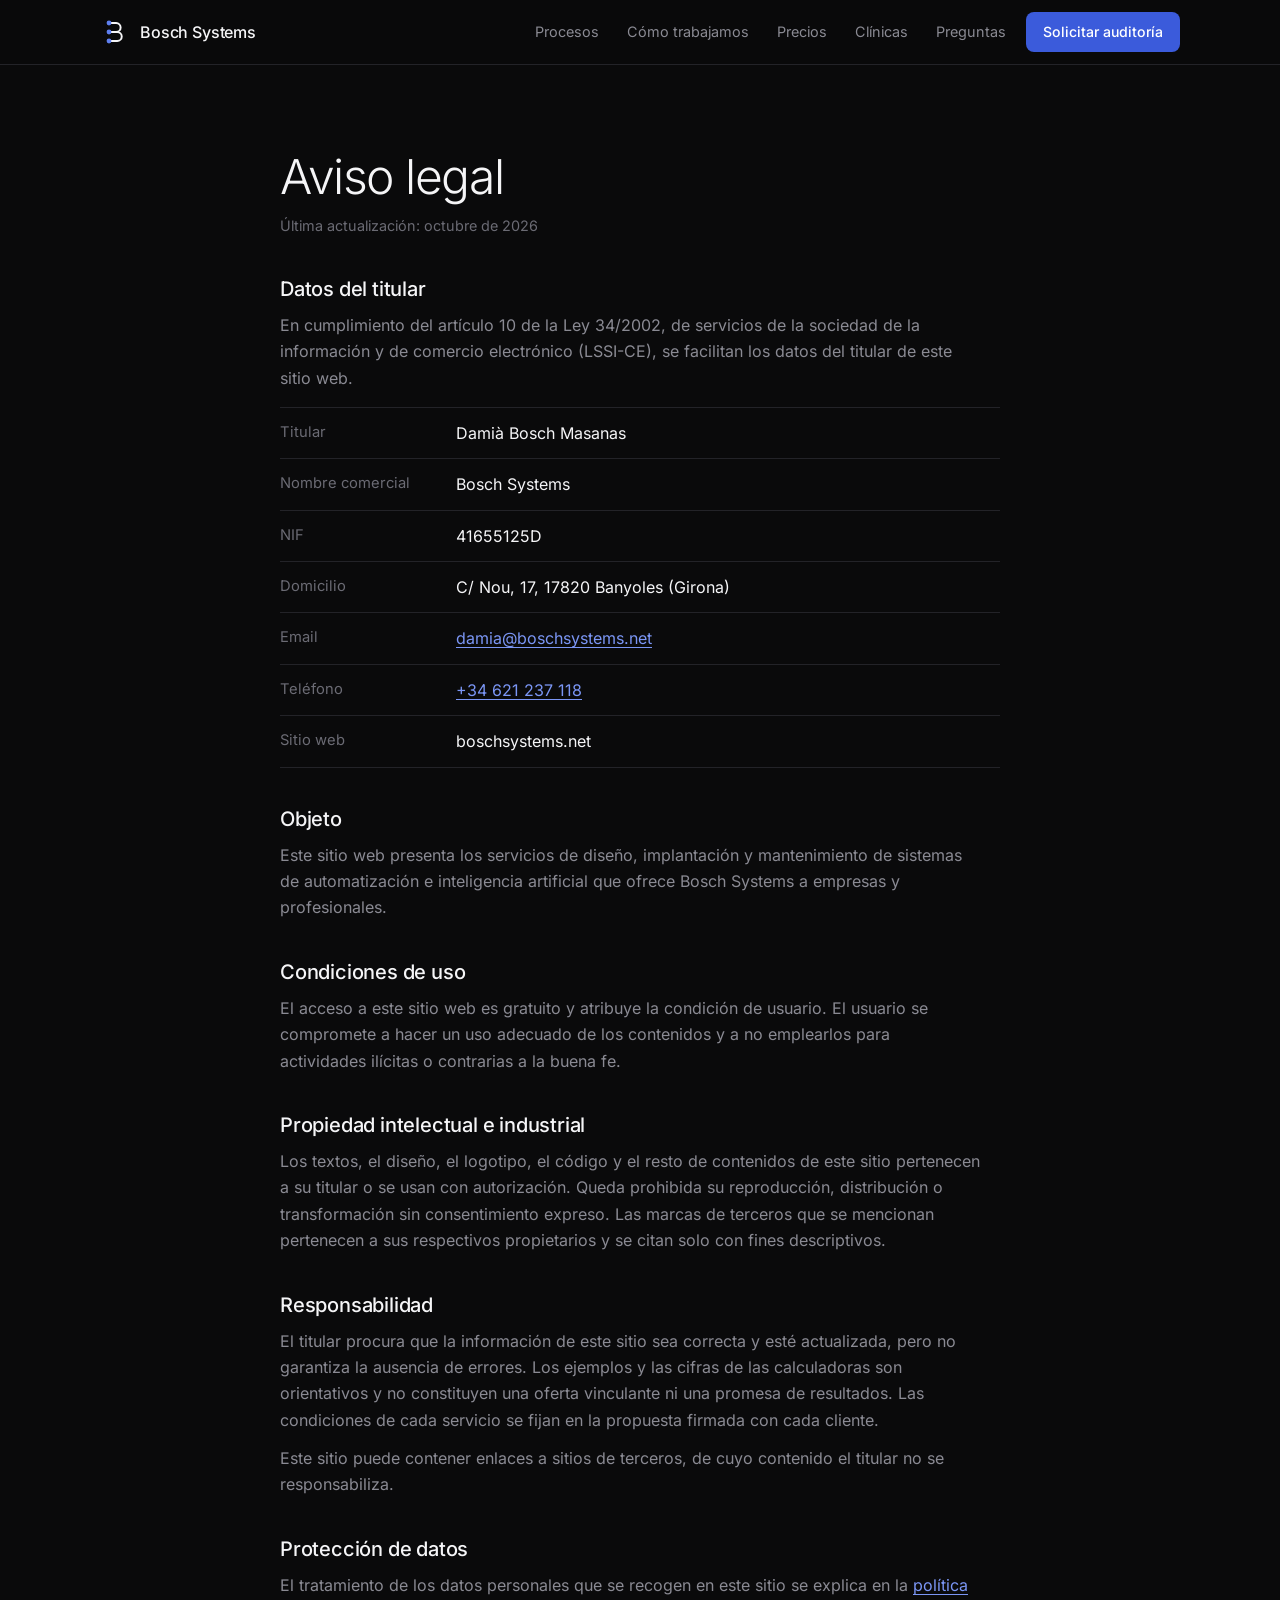
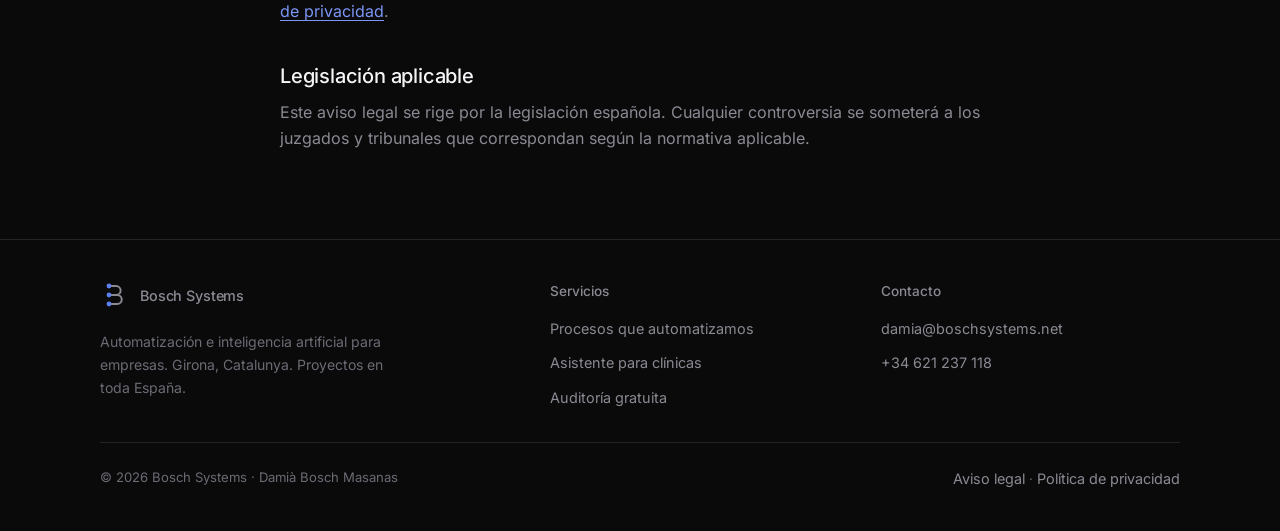
==== aviso-legal.html @ 9c0c91d5 "Add files via upload" ====
<!doctype html>
<html lang="es">
<head>
<meta charset="utf-8">
<meta name="viewport" content="width=device-width, initial-scale=1, viewport-fit=cover">
<title>Aviso legal | Bosch Systems</title>
<meta name="description" content="Aviso legal del sitio web de Bosch Systems.">
<meta name="theme-color" content="#0A0A0B">
<link rel="canonical" href="https://boschsystems.net/aviso-legal.html">
<link rel="icon" type="image/svg+xml" href="favicon.svg">
<link rel="preload" href="assets/fonts/inter-normal.woff2" as="font" type="font/woff2" crossorigin>
<link rel="stylesheet" href="assets/styles.css">
<meta property="og:type" content="website">
<meta property="og:locale" content="es_ES">
<meta property="og:site_name" content="Bosch Systems">
<meta property="og:title" content="Aviso legal | Bosch Systems">
<meta property="og:description" content="Aviso legal del sitio web de Bosch Systems.">
<meta property="og:url" content="https://boschsystems.net/aviso-legal.html">
<meta property="og:image" content="https://boschsystems.net/og-image.png">
<meta property="og:image:width" content="1200">
<meta property="og:image:height" content="630">
<meta name="twitter:card" content="summary_large_image">
</head>
<body>
<a class="skip" href="#contenido">Saltar al contenido</a>
<header class="top">
  <div class="wrap">
    <a class="brand" href="./" aria-label="Bosch Systems, inicio"><svg viewBox="0 0 40 40" width="30" height="30" aria-hidden="true"><path d="M12 8H21.5A6 6 0 0 1 21.5 20H12M12 20H23A6 6 0 0 1 23 32H12" fill="none" stroke="currentColor" stroke-width="2.6" stroke-linecap="round"/><circle cx="12" cy="8" r="3.2" fill="#5E7FF0"/><circle cx="12" cy="20" r="3.2" fill="#5E7FF0"/><circle cx="12" cy="32" r="3.2" fill="#5E7FF0"/></svg><span>Bosch Systems</span></a>
    <nav class="nav" id="nav" aria-label="Principal"><a href="./#procesos">Procesos</a><a href="./#como-trabajamos">Cómo trabajamos</a><a href="./#precios">Precios</a><a href="clinicas.html">Clínicas</a><a href="./#preguntas">Preguntas</a><a class="btn btn-primary nav-cta" href="./#auditoria">Solicitar auditoría</a></nav>
    <a class="btn btn-primary btn-sm" href="./#auditoria">Solicitar auditoría</a>
    <button class="menu-btn" type="button" aria-label="Abrir menú" aria-expanded="false" aria-controls="nav"><span></span></button>
  </div>
</header>
<main id="contenido" class="legal">
  <div class="wrap">
    <h1>Aviso legal</h1>
    <p class="updated">Última actualización: octubre de 2026</p>

    <h2>Datos del titular</h2>
    <p>En cumplimiento del artículo 10 de la Ley 34/2002, de servicios de la sociedad de la información y de comercio electrónico (LSSI-CE), se facilitan los datos del titular de este sitio web.</p>
    <dl>
      <dt>Titular</dt><dd>Damià Bosch Masanas</dd>
      <dt>Nombre comercial</dt><dd>Bosch Systems</dd>
      <dt>NIF</dt><dd>41655125D</dd>
      <dt>Domicilio</dt><dd>C/ Nou, 17, 17820 Banyoles (Girona)</dd>
      <dt>Email</dt><dd><a class="js-email" href="mailto:damia@boschsystems.net">damia@boschsystems.net</a></dd>
      <dt>Teléfono</dt><dd><a class="js-phone" href="tel:+34621237118">+34 621 237 118</a></dd>
      <dt>Sitio web</dt><dd>boschsystems.net</dd>
    </dl>

    <h2>Objeto</h2>
    <p>Este sitio web presenta los servicios de diseño, implantación y mantenimiento de sistemas de automatización e inteligencia artificial que ofrece Bosch Systems a empresas y profesionales.</p>

    <h2>Condiciones de uso</h2>
    <p>El acceso a este sitio web es gratuito y atribuye la condición de usuario. El usuario se compromete a hacer un uso adecuado de los contenidos y a no emplearlos para actividades ilícitas o contrarias a la buena fe.</p>

    <h2>Propiedad intelectual e industrial</h2>
    <p>Los textos, el diseño, el logotipo, el código y el resto de contenidos de este sitio pertenecen a su titular o se usan con autorización. Queda prohibida su reproducción, distribución o transformación sin consentimiento expreso. Las marcas de terceros que se mencionan pertenecen a sus respectivos propietarios y se citan solo con fines descriptivos.</p>

    <h2>Responsabilidad</h2>
    <p>El titular procura que la información de este sitio sea correcta y esté actualizada, pero no garantiza la ausencia de errores. Los ejemplos y las cifras de las calculadoras son orientativos y no constituyen una oferta vinculante ni una promesa de resultados. Las condiciones de cada servicio se fijan en la propuesta firmada con cada cliente.</p>
    <p>Este sitio puede contener enlaces a sitios de terceros, de cuyo contenido el titular no se responsabiliza.</p>

    <h2>Protección de datos</h2>
    <p>El tratamiento de los datos personales que se recogen en este sitio se explica en la <a href="privacidad.html">política de privacidad</a>.</p>

    <h2>Legislación aplicable</h2>
    <p>Este aviso legal se rige por la legislación española. Cualquier controversia se someterá a los juzgados y tribunales que correspondan según la normativa aplicable.</p>
  </div>
</main>
<footer class="foot">
  <div class="wrap">
    <div>
      <a class="brand" href="./" aria-label="Bosch Systems, inicio"><svg viewBox="0 0 40 40" width="30" height="30" aria-hidden="true"><path d="M12 8H21.5A6 6 0 0 1 21.5 20H12M12 20H23A6 6 0 0 1 23 32H12" fill="none" stroke="currentColor" stroke-width="2.6" stroke-linecap="round"/><circle cx="12" cy="8" r="3.2" fill="#5E7FF0"/><circle cx="12" cy="20" r="3.2" fill="#5E7FF0"/><circle cx="12" cy="32" r="3.2" fill="#5E7FF0"/></svg><span>Bosch Systems</span></a>
      <p>Automatización e inteligencia artificial para empresas. Girona, Catalunya. Proyectos en toda España.</p>
    </div>
    <div>
      <h4>Servicios</h4>
      <ul>
        <li><a href="./#procesos">Procesos que automatizamos</a></li>
        <li><a href="clinicas.html">Asistente para clínicas</a></li>
        <li><a href="./#auditoria">Auditoría gratuita</a></li>
      </ul>
    </div>
    <div>
      <h4>Contacto</h4>
      <ul>
        <li><a class="js-email" href="mailto:damia@boschsystems.net">damia@boschsystems.net</a></li>
        <li><a class="js-phone" href="tel:+34621237118">+34 621 237 118</a></li>
      </ul>
    </div>
    <div class="legal-line">
      <span>© <span class="js-year">2026</span> Bosch Systems · Damià Bosch Masanas</span>
      <span><a href="aviso-legal.html">Aviso legal</a> · <a href="privacidad.html">Política de privacidad</a></span>
    </div>
  </div>
</footer>
<script src="assets/main.js" defer></script>
</body>
</html>
---- assets/styles.css ----
/* Bosch Systems
   Layout: oscuro, columna amplia y alineada a la izquierda. Titulares finos en Inter, datos en mono.
   El único momento llamativo es el panel de flujo del hero; el resto se ordena con filetes y espacio. */

@font-face{font-family:"Inter";font-style:normal;font-weight:300 600;font-display:swap;src:url("fonts/inter-normal.woff2") format("woff2")}
@font-face{font-family:"Inter";font-style:italic;font-weight:300 400;font-display:swap;src:url("fonts/inter-italic.woff2") format("woff2")}
@font-face{font-family:"JetBrains Mono";font-style:normal;font-weight:400 500;font-display:swap;src:url("fonts/jetbrains-mono-normal.woff2") format("woff2")}

:root{
  --bg:#0A0A0B;
  --surface:#111113;
  --raised:#18181B;
  --line:#232328;
  --line-strong:#333338;
  --ink:#F5F5F7;
  --muted:#8A8A93;
  --dim:#6B6B74;
  --accent:#3B5BDB;
  --accent-hover:#4C6AE6;
  --accent-ink:#7B96F5;
  --accent-soft:rgba(94,127,240,.12);
  --ok:#5BD6A0;
  --err:#FF8A80;
  --sans:"Inter",system-ui,-apple-system,"Segoe UI",Roboto,Arial,sans-serif;
  --mono:"JetBrains Mono",ui-monospace,SFMono-Regular,Menlo,Consolas,monospace;
  color-scheme:dark;
}

*,*::before,*::after{box-sizing:border-box}
[hidden]{display:none!important}
html{scroll-behavior:smooth;-webkit-text-size-adjust:100%}
body{margin:0;background:var(--bg);color:var(--ink);font:400 1rem/1.65 var(--sans);-webkit-font-smoothing:antialiased;text-rendering:optimizeLegibility}
img,svg{max-width:100%}
a{color:var(--accent-ink);text-underline-offset:3px}
::selection{background:var(--accent);color:#fff}
:focus-visible{outline:2px solid var(--accent-ink);outline-offset:3px;border-radius:4px}
@media (prefers-reduced-motion:reduce){
  html{scroll-behavior:auto}
  *,*::before,*::after{animation:none!important;transition:none!important}
}

/* Tipografía */
h1,h2,h3{margin:0;font-weight:300;line-height:1.1;text-wrap:balance}
h1{font-size:clamp(2.3rem,5.2vw,3.9rem);letter-spacing:-.035em;text-transform:uppercase;line-height:1.02}
h1 em{font-style:italic;color:var(--accent-ink)}
h2{font-size:clamp(1.85rem,3.6vw,2.75rem);letter-spacing:-.025em}
h3{font-size:1.2rem;font-weight:500;letter-spacing:-.01em;line-height:1.3}
p{margin:0}
.mono{font-family:var(--mono);font-size:.8rem;letter-spacing:.02em}

/* Estructura */
.wrap{width:100%;max-width:1160px;margin-inline:auto;padding-inline:clamp(16px,4vw,40px)}
.band{padding-block:clamp(64px,9vw,120px);border-top:1px solid var(--line)}
section[id]{scroll-margin-top:76px}
.head{max-width:640px;margin-bottom:clamp(32px,5vw,56px)}
.head p{margin-top:16px;color:var(--muted);font-size:1.08rem}
.lead{color:var(--muted);font-size:clamp(1.05rem,1.7vw,1.25rem);max-width:54ch}

.skip{position:absolute;left:-9999px;top:8px}
.skip:focus{left:16px;z-index:50;background:var(--raised);color:var(--ink);padding:8px 14px;border-radius:8px}

/* Cabecera */
.top{position:sticky;top:env(safe-area-inset-top,0px);z-index:40;background:rgba(10,10,11,.86);backdrop-filter:saturate(140%) blur(12px);-webkit-backdrop-filter:saturate(140%) blur(12px);border-bottom:1px solid var(--line)}
.top .wrap{display:flex;align-items:center;gap:20px;min-height:64px}
.brand{display:inline-flex;align-items:center;gap:10px;color:var(--ink);text-decoration:none;font-weight:500;font-size:1rem;letter-spacing:-.01em;margin-right:auto}
.brand svg{flex:none;display:block}
.nav{display:flex;gap:28px}
.nav a{color:var(--muted);text-decoration:none;font-size:.9rem}
.nav a:hover,.nav a[aria-current="page"]{color:var(--ink)}
.menu-btn{display:none;background:none;border:1px solid var(--line-strong);color:var(--ink);border-radius:8px;width:42px;height:42px;cursor:pointer;padding:0}
.menu-btn span,.menu-btn span::before,.menu-btn span::after{display:block;width:18px;height:1.5px;background:currentColor;margin:auto;position:relative;content:""}
.menu-btn span::before{position:absolute;top:-6px}
.menu-btn span::after{position:absolute;top:6px}
@media (max-width:900px){
  .menu-btn{display:block}
  .top .btn{display:none}
  .nav{display:none;position:absolute;left:0;right:0;top:100%;flex-direction:column;gap:0;background:var(--bg);border-bottom:1px solid var(--line);padding:8px clamp(16px,4vw,40px) 20px}
  .nav a{padding:12px 0;font-size:1.05rem;border-bottom:1px solid var(--line)}
  .top .nav .nav-cta{display:flex;margin-top:16px;border:0;padding:0 22px;color:#fff}
  .top.open .nav{display:flex}
}
.nav .nav-cta{display:none}

/* Botones */
.btn{display:inline-flex;align-items:center;justify-content:center;gap:8px;min-height:48px;padding:0 22px;border-radius:8px;border:1px solid transparent;font:500 .95rem/1.2 var(--sans);text-decoration:none;cursor:pointer;transition:background-color .15s,border-color .15s,color .15s;white-space:nowrap}
.btn-primary{background:var(--accent);color:#fff}
.btn-primary:hover{background:var(--accent-hover)}
.btn-primary:disabled{opacity:.6;cursor:wait}
.btn-ghost{background:transparent;color:var(--ink);border-color:var(--line-strong)}
.btn-ghost:hover{border-color:var(--muted)}
.btn-sm{min-height:40px;padding:0 16px;font-size:.88rem}
.actions{display:flex;flex-wrap:wrap;gap:12px;margin-top:32px}
@media (max-width:480px){.actions .btn{flex:1 1 100%}}

/* Hero */
.hero{padding-block:clamp(48px,8vw,104px) clamp(56px,8vw,112px)}
.hero .wrap{display:grid;grid-template-columns:minmax(0,1.1fr) minmax(0,.9fr);gap:clamp(36px,6vw,80px);align-items:center}
.hero .lead{margin-top:24px}
.hero-meta{margin-top:28px;display:flex;flex-wrap:wrap;gap:8px 24px;color:var(--muted);font-size:.9rem}
.hero-meta span{display:inline-flex;align-items:center;gap:8px}
.hero-meta span::before{content:"";width:6px;height:6px;border-radius:50%;background:var(--ok)}
@media (max-width:960px){.hero .wrap{grid-template-columns:minmax(0,1fr)}}

/* Panel de flujo */
.flow{background:var(--surface);border:1px solid var(--line);border-radius:16px;overflow:hidden}
.flow-tabs{display:flex;border-bottom:1px solid var(--line);overflow-x:auto;scrollbar-width:none}
.flow-tabs::-webkit-scrollbar{display:none}
.flow-tabs button{flex:1 0 auto;background:none;border:0;border-bottom:2px solid transparent;color:var(--muted);font:500 .85rem/1 var(--sans);padding:16px 14px;cursor:pointer}
.flow-tabs button[aria-selected="true"]{color:var(--ink);border-bottom-color:var(--accent-ink)}
.flow-body{padding:20px 20px 8px}
.flow-title{display:flex;justify-content:space-between;align-items:baseline;gap:12px;margin-bottom:14px}
.flow-title h3{font-size:1.02rem}
.flow-title .mono{color:var(--dim)}
.flow ol{list-style:none;margin:0;padding:0}
.flow li{position:relative;display:grid;grid-template-columns:20px minmax(0,1fr) auto;gap:12px;align-items:start;padding:10px 0}
.flow li::before{content:"";position:absolute;left:9px;top:28px;bottom:-12px;width:1.5px;background:var(--line-strong)}
.flow li:last-child::before{display:none}
.dot{width:20px;height:20px;border-radius:50%;border:1.5px solid var(--line-strong);background:var(--surface);position:relative;z-index:1;margin-top:1px}
.flow li.done .dot{border-color:var(--accent-ink);background:var(--accent-soft)}
.flow li.done .dot::after{content:"";position:absolute;inset:5px;border-radius:50%;background:var(--accent-ink)}
.flow li strong{display:block;font-weight:500;font-size:.95rem;line-height:1.35}
.flow li small{display:block;color:var(--muted);font-size:.85rem;line-height:1.4;margin-top:2px}
.flow li .mono{color:var(--dim);padding-top:2px}
.flow li.human .mono{color:var(--accent-ink)}
.flow-foot{display:flex;justify-content:space-between;gap:12px;padding:14px 20px;border-top:1px solid var(--line);color:var(--dim);font-size:.8rem}
.flow li{opacity:1;transition:opacity .3s}
.flow.playing li:not(.done){opacity:.45}

/* Herramientas */
.tools{padding-block:28px;border-top:1px solid var(--line)}
.tools .wrap{display:flex;flex-wrap:wrap;align-items:center;gap:12px 28px}
.tools p{color:var(--dim);font-size:.88rem;margin-right:8px}
.tools ul{list-style:none;margin:0;padding:0;display:flex;flex-wrap:wrap;gap:10px 26px}
.tools li{color:var(--muted);font-size:.95rem;font-weight:500}

/* Procesos */
.procs{display:grid;grid-template-columns:repeat(3,minmax(0,1fr));border-top:1px solid var(--line);border-left:1px solid var(--line)}
.proc{padding:clamp(22px,3vw,32px);border-right:1px solid var(--line);border-bottom:1px solid var(--line);display:flex;flex-direction:column;gap:12px}
.proc p{color:var(--muted);font-size:.97rem}
.proc .ex{margin-top:auto;padding-top:14px;border-top:1px dashed var(--line-strong);color:var(--ink);font-size:.9rem}
.proc .ex b{display:block;font-family:var(--mono);font-weight:400;font-size:.74rem;color:var(--dim);margin-bottom:4px}
@media (max-width:980px){.procs{grid-template-columns:repeat(2,minmax(0,1fr))}}
@media (max-width:620px){.procs{grid-template-columns:minmax(0,1fr)}}

/* Pasos */
.steps{list-style:none;margin:0;padding:0;display:grid;grid-template-columns:repeat(4,minmax(0,1fr));gap:clamp(20px,3vw,40px)}
.steps li{padding-top:18px;border-top:1px solid var(--line-strong)}
.steps .n{font-family:var(--mono);font-size:.8rem;color:var(--accent-ink)}
.steps h3{margin:10px 0 8px}
.steps p{color:var(--muted);font-size:.95rem}
@media (max-width:980px){.steps{grid-template-columns:repeat(2,minmax(0,1fr))}}
@media (max-width:560px){.steps{grid-template-columns:minmax(0,1fr)}}

/* Garantías */
.trust{display:grid;grid-template-columns:repeat(3,minmax(0,1fr));gap:clamp(24px,3vw,40px) clamp(24px,4vw,56px);margin:0}
.trust div{display:grid;grid-template-columns:28px minmax(0,1fr);gap:4px 14px}
.trust svg{grid-row:span 2;width:24px;height:24px;color:var(--accent-ink);margin-top:2px}
.trust dt{font-weight:500}
.trust dd{margin:0;color:var(--muted);font-size:.95rem}
@media (max-width:900px){.trust{grid-template-columns:repeat(2,minmax(0,1fr))}}
@media (max-width:580px){.trust{grid-template-columns:minmax(0,1fr)}}

/* Formularios */
label{display:block;margin-bottom:8px;font-size:.88rem;font-weight:500;color:var(--ink)}
.hint{font-weight:400;color:var(--dim)}
input,select,textarea{width:100%;min-height:48px;padding:12px 14px;font:inherit;font-size:1rem;color:var(--ink);background:var(--bg);border:1px solid var(--line-strong);border-radius:8px;transition:border-color .15s}
input:hover,select:hover,textarea:hover{border-color:var(--dim)}
input:focus,select:focus,textarea:focus{outline:none;border-color:var(--accent-ink);box-shadow:0 0 0 3px var(--accent-soft)}
textarea{min-height:110px;resize:vertical}
input[type=range]{min-height:28px;padding:0;border:0;background:none;box-shadow:none;accent-color:var(--accent-ink)}
input[type=checkbox]{width:18px;height:18px;min-height:18px;padding:0;margin:2px 0 0;accent-color:var(--accent)}
.range-row{display:flex;align-items:center;gap:14px}
.range-row output{min-width:3.6rem;text-align:right;font-family:var(--mono);font-size:.9rem;font-variant-numeric:tabular-nums}

/* Calculadora */
.calc{display:grid;grid-template-columns:minmax(0,1fr) minmax(0,1fr);gap:clamp(24px,4vw,64px);align-items:start}
.fields{display:grid;gap:24px}
.result{padding:clamp(22px,3vw,34px);background:var(--surface);border:1px solid var(--line);border-radius:14px}
.result .cap{color:var(--muted);font-size:.92rem}
.result .big{margin:6px 0 26px;font-weight:300;font-size:clamp(2.6rem,6vw,3.8rem);letter-spacing:-.03em;line-height:1;font-variant-numeric:tabular-nums;overflow-wrap:anywhere}
.result dl{margin:0;display:grid;grid-template-columns:repeat(2,minmax(0,1fr));gap:18px;padding-top:20px;border-top:1px solid var(--line)}
.result dt{color:var(--muted);font-size:.85rem}
.result dd{margin:4px 0 0;font-family:var(--mono);font-size:1.05rem;font-variant-numeric:tabular-nums}
.result .note{margin-top:22px;color:var(--dim);font-size:.85rem}
@media (max-width:860px){.calc{grid-template-columns:minmax(0,1fr)}}

/* Sectores */
.sectors{list-style:none;margin:0;padding:0;border-top:1px solid var(--line)}
.sectors li{display:grid;grid-template-columns:minmax(0,15rem) minmax(0,1fr) auto;gap:8px 32px;align-items:baseline;padding:22px 0;border-bottom:1px solid var(--line)}
.sectors h3{font-size:1.1rem}
.sectors p{color:var(--muted);font-size:.97rem}
.sectors a{font-size:.9rem;white-space:nowrap}
@media (max-width:760px){.sectors li{grid-template-columns:minmax(0,1fr)}}

/* Auditoría */
.audit{display:grid;grid-template-columns:minmax(0,.9fr) minmax(0,1.1fr);gap:clamp(32px,5vw,80px);align-items:start}
.audit .lead{margin-top:18px}
.checks{list-style:none;margin:28px 0 0;padding:0;display:grid;gap:12px}
.checks li{position:relative;padding-left:30px;color:var(--ink)}
.checks li::before{content:"";position:absolute;left:2px;top:.45em;width:13px;height:7px;border-left:2px solid var(--accent-ink);border-bottom:2px solid var(--accent-ink);transform:rotate(-45deg)}
.direct{margin-top:32px;padding-top:24px;border-top:1px solid var(--line);display:grid;gap:6px;color:var(--muted);font-size:.95rem}
.direct a{color:var(--ink)}
.form{display:grid;gap:20px;padding:clamp(22px,3vw,34px);background:var(--surface);border:1px solid var(--line);border-radius:14px}
.two{display:grid;grid-template-columns:repeat(2,minmax(0,1fr));gap:16px}
.consent{display:grid;grid-template-columns:18px minmax(0,1fr);gap:12px;align-items:start}
.consent label{margin:0;font-weight:400;color:var(--muted);font-size:.88rem;line-height:1.5}
.status{margin:0;min-height:1.4em;font-size:.92rem}
.status.ok{color:var(--ok)}
.status.err{color:var(--err)}
.trap{position:absolute;left:-9999px;width:1px;height:1px;overflow:hidden}
@media (max-width:920px){.audit{grid-template-columns:minmax(0,1fr)}}
@media (max-width:560px){.two{grid-template-columns:minmax(0,1fr)}}

/* FAQ */
.faq{max-width:780px}
details{border-top:1px solid var(--line)}
details:last-child{border-bottom:1px solid var(--line)}
summary{position:relative;padding:20px 44px 20px 0;font-weight:500;font-size:1.05rem;cursor:pointer;list-style:none}
summary::-webkit-details-marker{display:none}
summary::after{content:"";position:absolute;right:6px;top:50%;width:10px;height:10px;border-right:1.5px solid var(--muted);border-bottom:1.5px solid var(--muted);transform:translateY(-70%) rotate(45deg);transition:transform .2s}
details[open] summary::after{transform:translateY(-30%) rotate(-135deg)}
details p{max-width:64ch;margin:0 0 20px;color:var(--muted)}

/* Nosotros */
.about{display:grid;grid-template-columns:minmax(0,1.1fr) minmax(0,.9fr);gap:clamp(32px,5vw,80px);align-items:start}
.about p{margin-top:18px;color:var(--muted);font-size:1.05rem;max-width:56ch}
.contact{margin:0;display:grid;gap:18px}
.contact div{display:grid;grid-template-columns:7rem minmax(0,1fr);gap:16px;padding-bottom:18px;border-bottom:1px solid var(--line)}
.contact dt{color:var(--dim);font-size:.88rem}
.contact dd{margin:0;overflow-wrap:anywhere}
.contact a{color:var(--ink)}
@media (max-width:860px){.about{grid-template-columns:minmax(0,1fr)}}

/* CTA final */
.final{text-align:left}
.final .wrap{display:flex;flex-wrap:wrap;align-items:flex-end;justify-content:space-between;gap:24px 48px}
.final h2{max-width:20ch}

/* Pie */
.foot{border-top:1px solid var(--line);padding-block:40px}
.foot .wrap{display:grid;grid-template-columns:minmax(0,1.4fr) repeat(2,minmax(0,1fr));gap:32px}
.foot p{color:var(--dim);font-size:.88rem;margin-top:12px;max-width:34ch}
.foot h4{margin:0 0 12px;font-size:.85rem;font-weight:500;color:var(--muted)}
.foot ul{list-style:none;margin:0;padding:0;display:grid;gap:8px}
.foot a{color:var(--muted);font-size:.9rem;text-decoration:none;overflow-wrap:anywhere}
.foot a:hover{color:var(--ink)}
.foot .legal-line{grid-column:1/-1;display:flex;flex-wrap:wrap;justify-content:space-between;gap:12px;padding-top:24px;border-top:1px solid var(--line);color:var(--dim);font-size:.82rem}
@media (max-width:720px){.foot .wrap{grid-template-columns:minmax(0,1fr)}}

/* Página de clínicas */
.thread{margin:0;background:var(--surface);border:1px solid var(--line);border-radius:16px;overflow:hidden}
.thread-head{display:flex;align-items:center;gap:12px;padding:14px 18px;border-bottom:1px solid var(--line)}
.avatar{flex:none;width:36px;height:36px;border-radius:50%;background:var(--accent-soft);color:var(--accent-ink);display:grid;place-items:center;font-weight:500;font-size:.8rem}
.thread-head strong{display:block;font-weight:500;font-size:.95rem;line-height:1.25}
.thread-head small{color:var(--dim);font-size:.8rem}
.msgs{display:flex;flex-direction:column;gap:10px;padding:18px}
.m{max-width:84%;padding:10px 13px;border-radius:14px;font-size:.93rem;line-height:1.45}
.m .t{display:block;margin-top:4px;font-family:var(--mono);font-size:.68rem;opacity:.65;text-align:right}
.m.in{align-self:flex-start;background:var(--raised);border-bottom-left-radius:4px}
.m.out{align-self:flex-end;background:var(--accent);color:#fff;border-bottom-right-radius:4px}
.sys{align-self:center;max-width:94%;padding:6px 12px;border-radius:999px;border:1px solid var(--line-strong);color:var(--muted);font-size:.78rem;text-align:center}
.thread-foot{padding:12px 18px;border-top:1px solid var(--line);color:var(--dim);font-size:.78rem}

.compare{display:grid;grid-template-columns:repeat(2,minmax(0,1fr));gap:clamp(16px,3vw,32px)}
.tl{padding:clamp(22px,3vw,32px);border:1px solid var(--line);border-radius:14px}
.tl.with{border-color:rgba(123,150,245,.4);background:var(--accent-soft)}
.tl h3{margin-bottom:18px}
.tl ol{list-style:none;margin:0;padding:0;display:grid;gap:14px}
.tl li{display:grid;grid-template-columns:3.4rem minmax(0,1fr);gap:12px;align-items:baseline;color:var(--muted)}
.tl.with li{color:var(--ink)}
.tl time{font-family:var(--mono);font-size:.85rem;color:var(--dim)}
.tl.with time{color:var(--accent-ink)}
@media (max-width:760px){.compare{grid-template-columns:minmax(0,1fr)}}

.feat{display:grid;grid-template-columns:repeat(2,minmax(0,1fr));column-gap:clamp(24px,5vw,72px);margin:0}
.feat div{padding-block:22px;border-top:1px solid var(--line)}
.feat dt{margin-bottom:6px;font-weight:500;font-size:1.08rem}
.feat dd{margin:0;color:var(--muted)}
@media (max-width:700px){.feat{grid-template-columns:minmax(0,1fr)}}

/* Páginas legales */
.legal{padding-block:clamp(48px,7vw,88px)}
.legal .wrap{max-width:800px}
.legal h1{font-size:clamp(2rem,4.5vw,3rem);text-transform:none;letter-spacing:-.03em;margin-bottom:12px}
.legal .updated{color:var(--dim);font-size:.9rem}
.legal h2{font-size:1.25rem;font-weight:500;letter-spacing:-.01em;margin:40px 0 12px}
.legal p,.legal li{color:var(--muted);max-width:70ch}
.legal p+p{margin-top:12px}
.legal ul{margin:8px 0 0;padding-left:20px;display:grid;gap:6px}
.legal dl{margin:16px 0 0;display:grid;grid-template-columns:minmax(0,11rem) minmax(0,1fr);border-top:1px solid var(--line)}
.legal dt,.legal dd{padding:12px 0;border-bottom:1px solid var(--line);margin:0}
.legal dt{color:var(--dim);font-size:.92rem}
.legal dd{overflow-wrap:anywhere}
@media (max-width:560px){.legal dl{grid-template-columns:minmax(0,1fr)}.legal dt{border-bottom:0;padding-bottom:0}}

/* ===== Revisión 3: deslizadores, precios y detalles ===== */

/* Hero: brillo y retícula suaves */
.hero{position:relative;overflow:hidden;isolation:isolate}
.hero::before{content:"";position:absolute;inset:0;z-index:-1;pointer-events:none;
  background-image:linear-gradient(var(--line) 1px,transparent 1px),linear-gradient(90deg,var(--line) 1px,transparent 1px);
  background-size:56px 56px;opacity:.35;
  -webkit-mask-image:radial-gradient(ellipse 70% 60% at 70% 30%,#000 10%,transparent 70%);
  mask-image:radial-gradient(ellipse 70% 60% at 70% 30%,#000 10%,transparent 70%)}
.hero::after{content:"";position:absolute;z-index:-1;pointer-events:none;width:720px;height:720px;right:-200px;top:-260px;border-radius:50%;
  background:radial-gradient(circle,rgba(59,91,219,.22),transparent 62%)}
.flow,.thread{box-shadow:0 30px 80px -40px rgba(59,91,219,.45),0 0 0 1px rgba(255,255,255,.02) inset}

/* Procesos y sectores: respuesta al pasar el ratón */
.proc{transition:background-color .2s}
.proc:hover{background:var(--surface)}
.sectors li{transition:padding .2s}
.sectors li:hover h3{color:var(--accent-ink)}

/* Deslizadores */
.slider{display:grid;gap:10px}
.slider-head{display:flex;justify-content:space-between;align-items:baseline;gap:16px}
.slider-head label{margin:0}
.slider-head output{flex:none;font-family:var(--mono);font-size:1.05rem;color:var(--ink);font-variant-numeric:tabular-nums}
.slider-scale{display:flex;justify-content:space-between;font-family:var(--mono);font-size:.72rem;color:var(--dim)}
input[type=range]{--p:50%;-webkit-appearance:none;appearance:none;width:100%;height:28px;margin:0;padding:0;background:transparent;border:0;box-shadow:none;cursor:pointer}
input[type=range]:focus{box-shadow:none}
input[type=range]::-webkit-slider-runnable-track{height:6px;border-radius:999px;background:linear-gradient(to right,var(--accent-ink) 0,var(--accent) var(--p),var(--line-strong) var(--p))}
input[type=range]::-moz-range-track{height:6px;border-radius:999px;background:var(--line-strong)}
input[type=range]::-moz-range-progress{height:6px;border-radius:999px;background:var(--accent)}
input[type=range]::-webkit-slider-thumb{-webkit-appearance:none;width:22px;height:22px;margin-top:-8px;border-radius:50%;background:var(--ink);border:5px solid var(--accent);box-shadow:0 0 0 6px rgba(59,91,219,.18);transition:box-shadow .15s}
input[type=range]::-moz-range-thumb{width:12px;height:12px;border-radius:50%;background:var(--ink);border:5px solid var(--accent);box-shadow:0 0 0 6px rgba(59,91,219,.18)}
input[type=range]:hover::-webkit-slider-thumb,input[type=range]:focus-visible::-webkit-slider-thumb{box-shadow:0 0 0 9px rgba(59,91,219,.28)}
input[type=range]:focus-visible{outline:none}
input[type=range]:focus-visible::-webkit-slider-thumb{outline:2px solid var(--accent-ink);outline-offset:3px}
.fields{gap:30px}

/* Resultado de la calculadora */
.result{position:relative;overflow:hidden}
.result::before{content:"";position:absolute;inset:0 0 auto 0;height:2px;background:linear-gradient(90deg,var(--accent),transparent)}

/* Precios */
.pricing{display:grid;grid-template-columns:repeat(2,minmax(0,1fr));gap:clamp(16px,2.5vw,28px);align-items:stretch}
.plan{display:flex;flex-direction:column;gap:14px;padding:clamp(24px,3vw,36px);background:var(--surface);border:1px solid var(--line);border-radius:16px}
.plan-main{border-color:rgba(123,150,245,.45);background:linear-gradient(180deg,rgba(59,91,219,.10),var(--surface) 55%)}
.plan-tag{color:var(--accent-ink)}
.plan h3{font-size:1.5rem;font-weight:300;letter-spacing:-.02em}
.plan > p{color:var(--muted)}
.plan .checks{margin-top:auto;padding-top:20px;border-top:1px solid var(--line)}
.plan .checks li{font-size:.95rem}
.bills{display:grid;gap:10px}
.bill{display:grid;grid-template-columns:minmax(0,1fr) auto;gap:2px 12px;padding:14px 16px;border:1px solid var(--line-strong);border-radius:10px;background:var(--bg)}
.bill strong{font-weight:500;grid-column:1;grid-row:1}
.bill span{grid-column:1/-1;color:var(--muted);font-size:.9rem}
.bill .save{grid-column:2;grid-row:1;font-style:normal;align-self:center;justify-self:end;padding:3px 10px;border-radius:999px;background:var(--accent-soft);color:var(--accent-ink);font-size:.78rem;font-weight:500}
.pricing-note{margin-top:20px;color:var(--dim);font-size:.88rem;max-width:70ch}
@media (max-width:820px){.pricing{grid-template-columns:minmax(0,1fr)}}

/* CTA final en panel */
.final .wrap > .final-panel{flex:1 1 100%;display:flex;flex-wrap:wrap;align-items:flex-end;justify-content:space-between;gap:24px 48px;padding:clamp(28px,5vw,56px);border:1px solid var(--line);border-radius:20px;
  background:radial-gradient(ellipse 60% 120% at 100% 0%,rgba(59,91,219,.22),transparent 60%),var(--surface)}
.final-panel p{margin-top:12px;color:var(--muted);max-width:52ch}
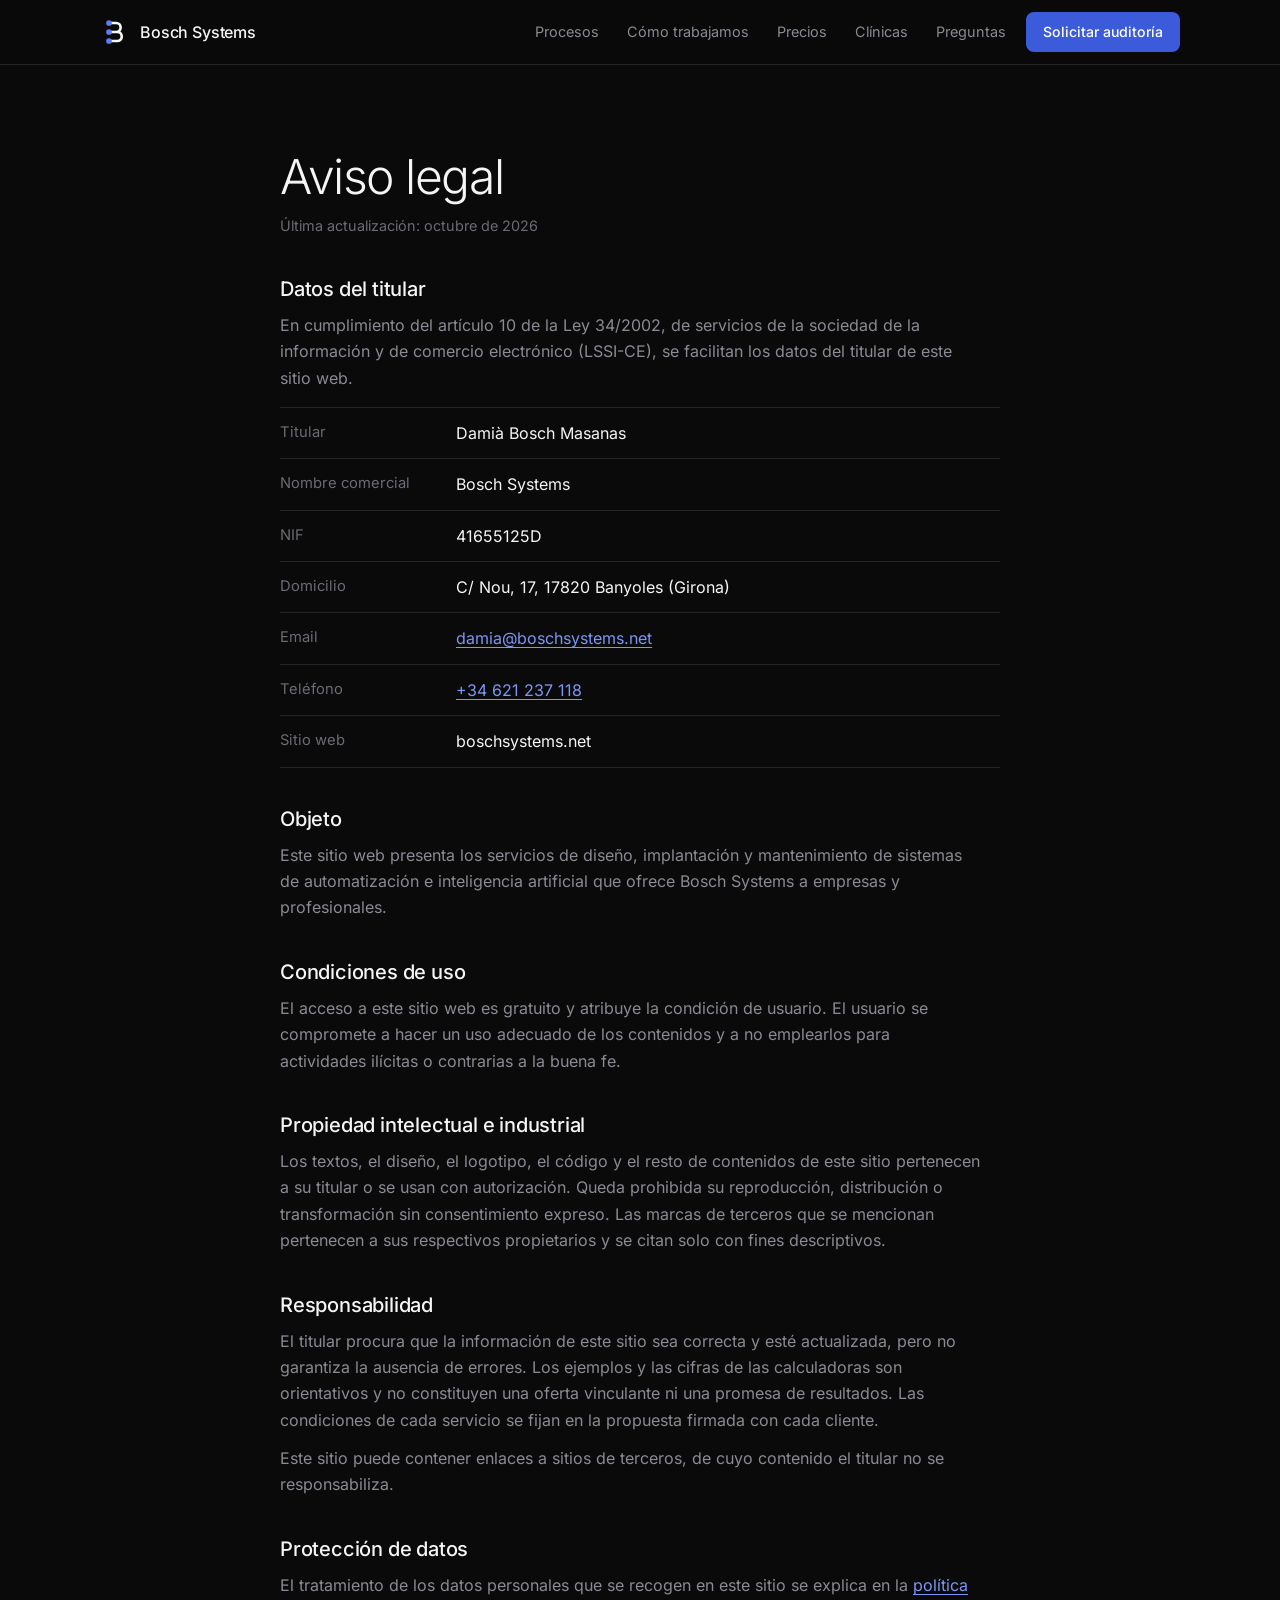
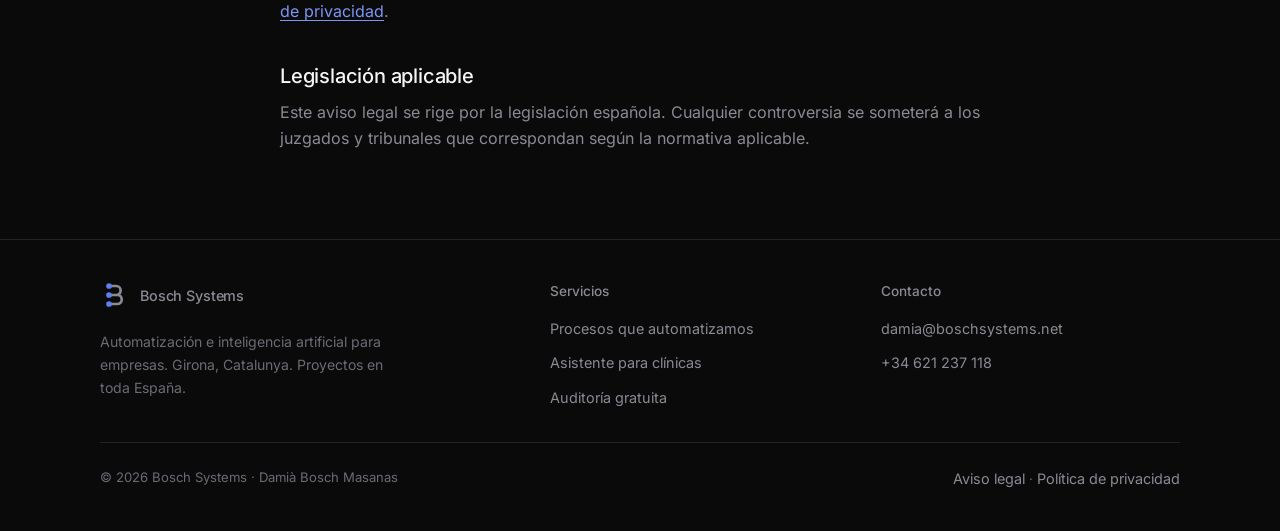
==== commit 99c472d3: "Logo nuevo (versión H) en cabecera, pie, iconos e imagen de compartir Co-Authored-By: Claude Sonnet " ====
--- a/aviso-legal.html
+++ b/aviso-legal.html
@@ -7,7 +7,11 @@
 <meta name="description" content="Aviso legal del sitio web de Bosch Systems.">
 <meta name="theme-color" content="#0A0A0B">
 <link rel="canonical" href="https://boschsystems.net/aviso-legal.html">
-<link rel="icon" type="image/svg+xml" href="favicon.svg">
+<link rel="icon" type="image/svg+xml" href="favicon.svg?v=3">
+<link rel="icon" type="image/png" sizes="48x48" href="favicon-48.png?v=3">
+<link rel="icon" type="image/png" sizes="192x192" href="favicon-192.png?v=3">
+<link rel="shortcut icon" href="favicon.ico?v=3">
+<link rel="apple-touch-icon" href="apple-touch-icon.png?v=3">
 <link rel="preload" href="assets/fonts/inter-normal.woff2" as="font" type="font/woff2" crossorigin>
 <link rel="stylesheet" href="assets/styles.css">
 <meta property="og:type" content="website">
@@ -16,7 +20,7 @@
 <meta property="og:title" content="Aviso legal | Bosch Systems">
 <meta property="og:description" content="Aviso legal del sitio web de Bosch Systems.">
 <meta property="og:url" content="https://boschsystems.net/aviso-legal.html">
-<meta property="og:image" content="https://boschsystems.net/og-image.png">
+<meta property="og:image" content="https://boschsystems.net/og-image.png?v=3">
 <meta property="og:image:width" content="1200">
 <meta property="og:image:height" content="630">
 <meta name="twitter:card" content="summary_large_image">
@@ -25,7 +29,7 @@
 <a class="skip" href="#contenido">Saltar al contenido</a>
 <header class="top">
   <div class="wrap">
-    <a class="brand" href="./" aria-label="Bosch Systems, inicio"><svg viewBox="0 0 40 40" width="30" height="30" aria-hidden="true"><path d="M12 8H21.5A6 6 0 0 1 21.5 20H12M12 20H23A6 6 0 0 1 23 32H12" fill="none" stroke="currentColor" stroke-width="2.6" stroke-linecap="round"/><circle cx="12" cy="8" r="3.2" fill="#5E7FF0"/><circle cx="12" cy="20" r="3.2" fill="#5E7FF0"/><circle cx="12" cy="32" r="3.2" fill="#5E7FF0"/></svg><span>Bosch Systems</span></a>
+    <a class="brand" href="./" aria-label="Bosch Systems, inicio"><svg viewBox="0 0 40 40" width="30" height="30" aria-hidden="true"><path d="M12 8H21.5A6 6 0 0 1 21.5 20H12M12 20H23A6 6 0 0 1 23 32H12" fill="none" stroke="currentColor" stroke-width="3.6" stroke-linecap="round"/><circle cx="12" cy="8" r="3.8" fill="#5E7FF0"/><circle cx="12" cy="20" r="3.8" fill="#5E7FF0"/><circle cx="12" cy="32" r="3.8" fill="#5E7FF0"/></svg><span>Bosch Systems</span></a>
     <nav class="nav" id="nav" aria-label="Principal"><a href="./#procesos">Procesos</a><a href="./#como-trabajamos">Cómo trabajamos</a><a href="./#precios">Precios</a><a href="clinicas.html">Clínicas</a><a href="./#preguntas">Preguntas</a><a class="btn btn-primary nav-cta" href="./#auditoria">Solicitar auditoría</a></nav>
     <a class="btn btn-primary btn-sm" href="./#auditoria">Solicitar auditoría</a>
     <button class="menu-btn" type="button" aria-label="Abrir menú" aria-expanded="false" aria-controls="nav"><span></span></button>
@@ -71,7 +75,7 @@
 <footer class="foot">
   <div class="wrap">
     <div>
-      <a class="brand" href="./" aria-label="Bosch Systems, inicio"><svg viewBox="0 0 40 40" width="30" height="30" aria-hidden="true"><path d="M12 8H21.5A6 6 0 0 1 21.5 20H12M12 20H23A6 6 0 0 1 23 32H12" fill="none" stroke="currentColor" stroke-width="2.6" stroke-linecap="round"/><circle cx="12" cy="8" r="3.2" fill="#5E7FF0"/><circle cx="12" cy="20" r="3.2" fill="#5E7FF0"/><circle cx="12" cy="32" r="3.2" fill="#5E7FF0"/></svg><span>Bosch Systems</span></a>
+      <a class="brand" href="./" aria-label="Bosch Systems, inicio"><svg viewBox="0 0 40 40" width="30" height="30" aria-hidden="true"><path d="M12 8H21.5A6 6 0 0 1 21.5 20H12M12 20H23A6 6 0 0 1 23 32H12" fill="none" stroke="currentColor" stroke-width="3.6" stroke-linecap="round"/><circle cx="12" cy="8" r="3.8" fill="#5E7FF0"/><circle cx="12" cy="20" r="3.8" fill="#5E7FF0"/><circle cx="12" cy="32" r="3.8" fill="#5E7FF0"/></svg><span>Bosch Systems</span></a>
       <p>Automatización e inteligencia artificial para empresas. Girona, Catalunya. Proyectos en toda España.</p>
     </div>
     <div>
